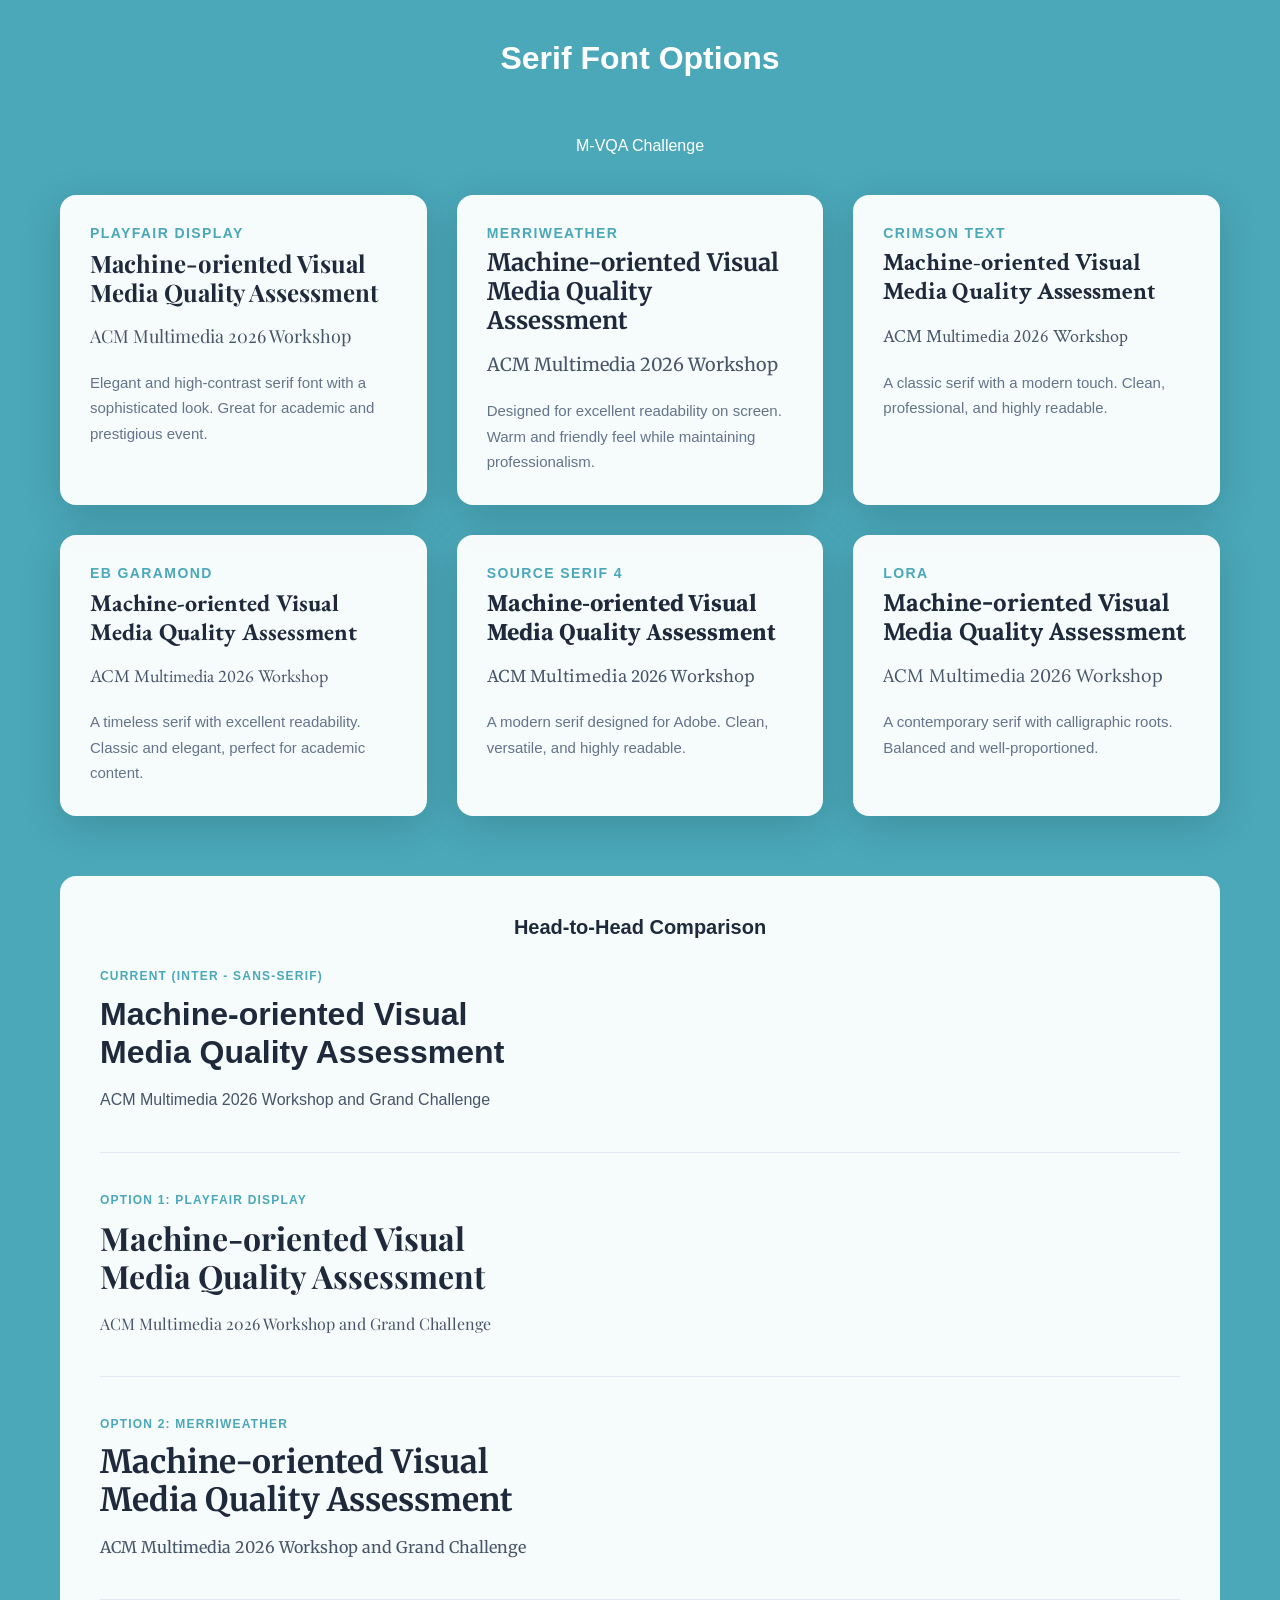
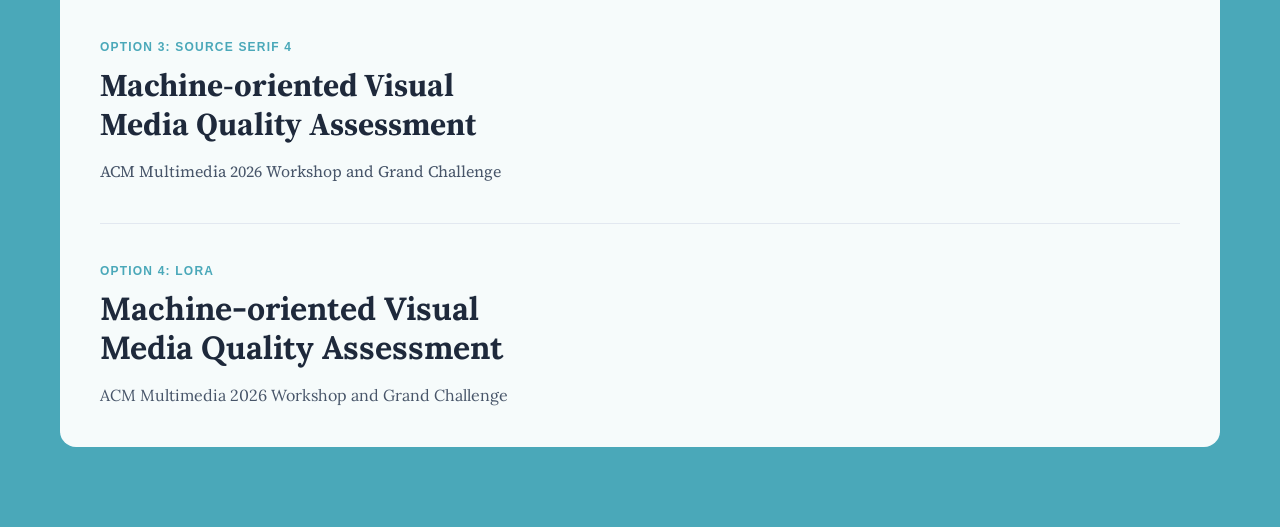
==== font-demo.html @ 1320f2e0 "Add Playfair Display font for headings" ====
<!DOCTYPE html>
<html lang="en">
<head>
  <meta charset="UTF-8">
  <meta name="viewport" content="width=device-width, initial-scale=1.0">
  <title>Font Demo - M-VQA Challenge</title>
  <link rel="preconnect" href="https://fonts.googleapis.com">
  <link rel="preconnect" href="https://fonts.gstatic.com" crossorigin>
  <link href="https://fonts.googleapis.com/css2?family=Playfair+Display:wght@400;500;600;700&family=Merriweather:wght@300;400;500;600;700&family=Source+Serif+4:wght@300;400;600;700&family=Lora:wght@300;400;500;600;700&family=Crimson+Text:wght@300;400;500;600;700&family=EB+Garamond:wght@300;400;500;600;700&display=swap" rel="stylesheet">
  <style>
    * {
      margin: 0;
      padding: 0;
      box-sizing: border-box;
    }

    body {
      font-family: 'Inter', sans-serif;
      background: #4aa8b9;
      min-height: 100vh;
      color: white;
    }

    .container {
      max-width: 1200px;
      margin: 0 auto;
      padding: 40px 20px;
    }

    .section-title {
      text-align: center;
      margin-bottom: 60px;
    }

    .section-title h1 {
      font-size: 2.5rem;
      font-weight: 700;
      margin-bottom: 16px;
    }

    .section-title p {
      font-size: 1.125rem;
      opacity: 0.9;
    }

    .font-grid {
      display: grid;
      grid-template-columns: repeat(auto-fit, minmax(350px, 1fr));
      gap: 30px;
      margin-bottom: 60px;
    }

    .font-card {
      background: rgba(255, 255, 255, 0.95);
      border-radius: 16px;
      padding: 30px;
      box-shadow: 0 10px 40px rgba(0, 0, 0, 0.15);
    }

    .font-name {
      font-size: 0.875rem;
      color: #4aa8b9;
      font-weight: 600;
      margin-bottom: 8px;
      text-transform: uppercase;
      letter-spacing: 0.1em;
    }

    .font-sample-title {
      font-size: 1.5rem;
      font-weight: 700;
      color: #1e293b;
      margin-bottom: 16px;
      line-height: 1.2;
    }

    .font-sample-subtitle {
      font-size: 1.125rem;
      color: #475569;
      margin-bottom: 20px;
      line-height: 1.5;
    }

    .font-sample-text {
      font-size: 0.9375rem;
      color: #64748b;
      line-height: 1.7;
    }

    .comparison-section {
      background: rgba(255, 255, 255, 0.95);
      border-radius: 16px;
      padding: 40px;
      margin-bottom: 40px;
    }

    .comparison-title {
      font-size: 1.25rem;
      font-weight: 600;
      color: #1e293b;
      margin-bottom: 30px;
      text-align: center;
    }

    .comparison-item {
      margin-bottom: 40px;
      padding-bottom: 40px;
      border-bottom: 1px solid #e2e8f0;
    }

    .comparison-item:last-child {
      margin-bottom: 0;
      padding-bottom: 0;
      border-bottom: none;
    }

    .comparison-label {
      font-size: 0.75rem;
      color: #4aa8b9;
      font-weight: 600;
      text-transform: uppercase;
      letter-spacing: 0.1em;
      margin-bottom: 12px;
    }

    .comparison-heading {
      font-size: 2rem;
      font-weight: 700;
      color: #1e293b;
      margin-bottom: 16px;
      line-height: 1.2;
    }

    .comparison-subheading {
      font-size: 1rem;
      color: #475569;
      line-height: 1.5;
    }
  </style>
</head>
<body>
  <div class="container">
    <h1 class="section-title">Serif Font Options</h1>
    <p style="text-align: center; margin-bottom: 40px;">M-VQA Challenge</p>

    <!-- Font Cards Grid -->
    <div class="font-grid">
      <!-- Playfair Display -->
      <div class="font-card">
        <div class="font-name">Playfair Display</div>
        <div class="font-sample-title" style="font-family: 'Playfair Display', serif;">
          Machine-oriented Visual Media Quality Assessment
        </div>
        <div class="font-sample-subtitle" style="font-family: 'Playfair Display', serif;">
          ACM Multimedia 2026 Workshop
        </div>
        <div class="font-sample-text">
          Elegant and high-contrast serif font with a sophisticated look. Great for academic and prestigious event.
        </div>
      </div>

      <!-- Merriweather -->
      <div class="font-card">
        <div class="font-name">Merriweather</div>
        <div class="font-sample-title" style="font-family: 'Merriweather', serif;">
          Machine-oriented Visual Media Quality Assessment
        </div>
        <div class="font-sample-subtitle" style="font-family: 'Merriweather', serif;">
          ACM Multimedia 2026 Workshop
        </div>
        <div class="font-sample-text">
          Designed for excellent readability on screen. Warm and friendly feel while maintaining professionalism.
        </div>
      </div>

      <!-- Crimson Text -->
      <div class="font-card">
        <div class="font-name">Crimson Text</div>
        <div class="font-sample-title" style="font-family: 'Crimson Text', serif;">
          Machine-oriented Visual Media Quality Assessment
        </div>
        <div class="font-sample-subtitle" style="font-family: 'Crimson Text', serif;">
          ACM Multimedia 2026 Workshop
        </div>
        <div class="font-sample-text">
          A classic serif with a modern touch. Clean, professional, and highly readable.
        </div>
      </div>

      <!-- EB Garamond -->
      <div class="font-card">
        <div class="font-name">EB Garamond</div>
        <div class="font-sample-title" style="font-family: 'EB Garamond', serif;">
          Machine-oriented Visual Media Quality Assessment
        </div>
        <div class="font-sample-subtitle" style="font-family: 'EB Garamond', serif;">
          ACM Multimedia 2026 Workshop
        </div>
        <div class="font-sample-text">
          A timeless serif with excellent readability. Classic and elegant, perfect for academic content.
        </div>
      </div>

      <!-- Source Serif 4 -->
      <div class="font-card">
        <div class="font-name">Source Serif 4</div>
        <div class="font-sample-title" style="font-family: 'Source Serif 4', serif;">
          Machine-oriented Visual Media Quality Assessment
        </div>
        <div class="font-sample-subtitle" style="font-family: 'Source Serif 4', serif;">
          ACM Multimedia 2026 Workshop
        </div>
        <div class="font-sample-text">
          A modern serif designed for Adobe. Clean, versatile, and highly readable.
        </div>
      </div>

      <!-- Lora -->
      <div class="font-card">
        <div class="font-name">Lora</div>
        <div class="font-sample-title" style="font-family: 'Lora', serif;">
          Machine-oriented Visual Media Quality Assessment
        </div>
        <div class="font-sample-subtitle" style="font-family: 'Lora', serif;">
          ACM Multimedia 2026 Workshop
        </div>
        <div class="font-sample-text">
          A contemporary serif with calligraphic roots. Balanced and well-proportioned.
        </div>
      </div>
    </div>

    <!-- Comparison Section -->
    <div class="comparison-section">
      <h2 class="comparison-title">Head-to-Head Comparison</h2>

      <div class="comparison-item">
        <div class="comparison-label">Current (Inter - Sans-serif)</div>
        <h1 class="comparison-heading" style="font-family: 'Inter', sans-serif;">
          Machine-oriented Visual<br>Media Quality Assessment
        </h1>
        <p class="comparison-subheading" style="font-family: 'Inter', sans-serif;">
          ACM Multimedia 2026 Workshop and Grand Challenge
        </p>
      </div>

      <div class="comparison-item">
        <div class="comparison-label">Option 1: Playfair Display</div>
        <h1 class="comparison-heading" style="font-family: 'Playfair Display', serif;">
          Machine-oriented Visual<br>Media Quality Assessment
        </h1>
        <p class="comparison-subheading" style="font-family: 'Playfair Display', serif;">
          ACM Multimedia 2026 Workshop and Grand Challenge
        </p>
      </div>

      <div class="comparison-item">
        <div class="comparison-label">Option 2: Merriweather</div>
        <h1 class="comparison-heading" style="font-family: 'Merriweather', serif;">
          Machine-oriented Visual<br>Media Quality Assessment
        </h1>
        <p class="comparison-subheading" style="font-family: 'Merriweather', serif;">
          ACM Multimedia 2026 Workshop and Grand Challenge
        </p>
      </div>

      <div class="comparison-item">
        <div class="comparison-label">Option 3: Source Serif 4</div>
        <h1 class="comparison-heading" style="font-family: 'Source Serif 4', serif;">
          Machine-oriented Visual<br>Media Quality Assessment
        </h1>
        <p class="comparison-subheading" style="font-family: 'Source Serif 4', serif;">
          ACM Multimedia 2026 Workshop and Grand Challenge
        </p>
      </div>

      <div class="comparison-item">
        <div class="comparison-label">Option 4: Lora</div>
        <h1 class="comparison-heading" style="font-family: 'Lora', serif;">
          Machine-oriented Visual<br>Media Quality Assessment
        </h1>
        <p class="comparison-subheading" style="font-family: 'Lora', serif;">
          ACM Multimedia 2026 Workshop and Grand Challenge
        </p>
      </div>
    </div>
  </div>
</body>
</html>
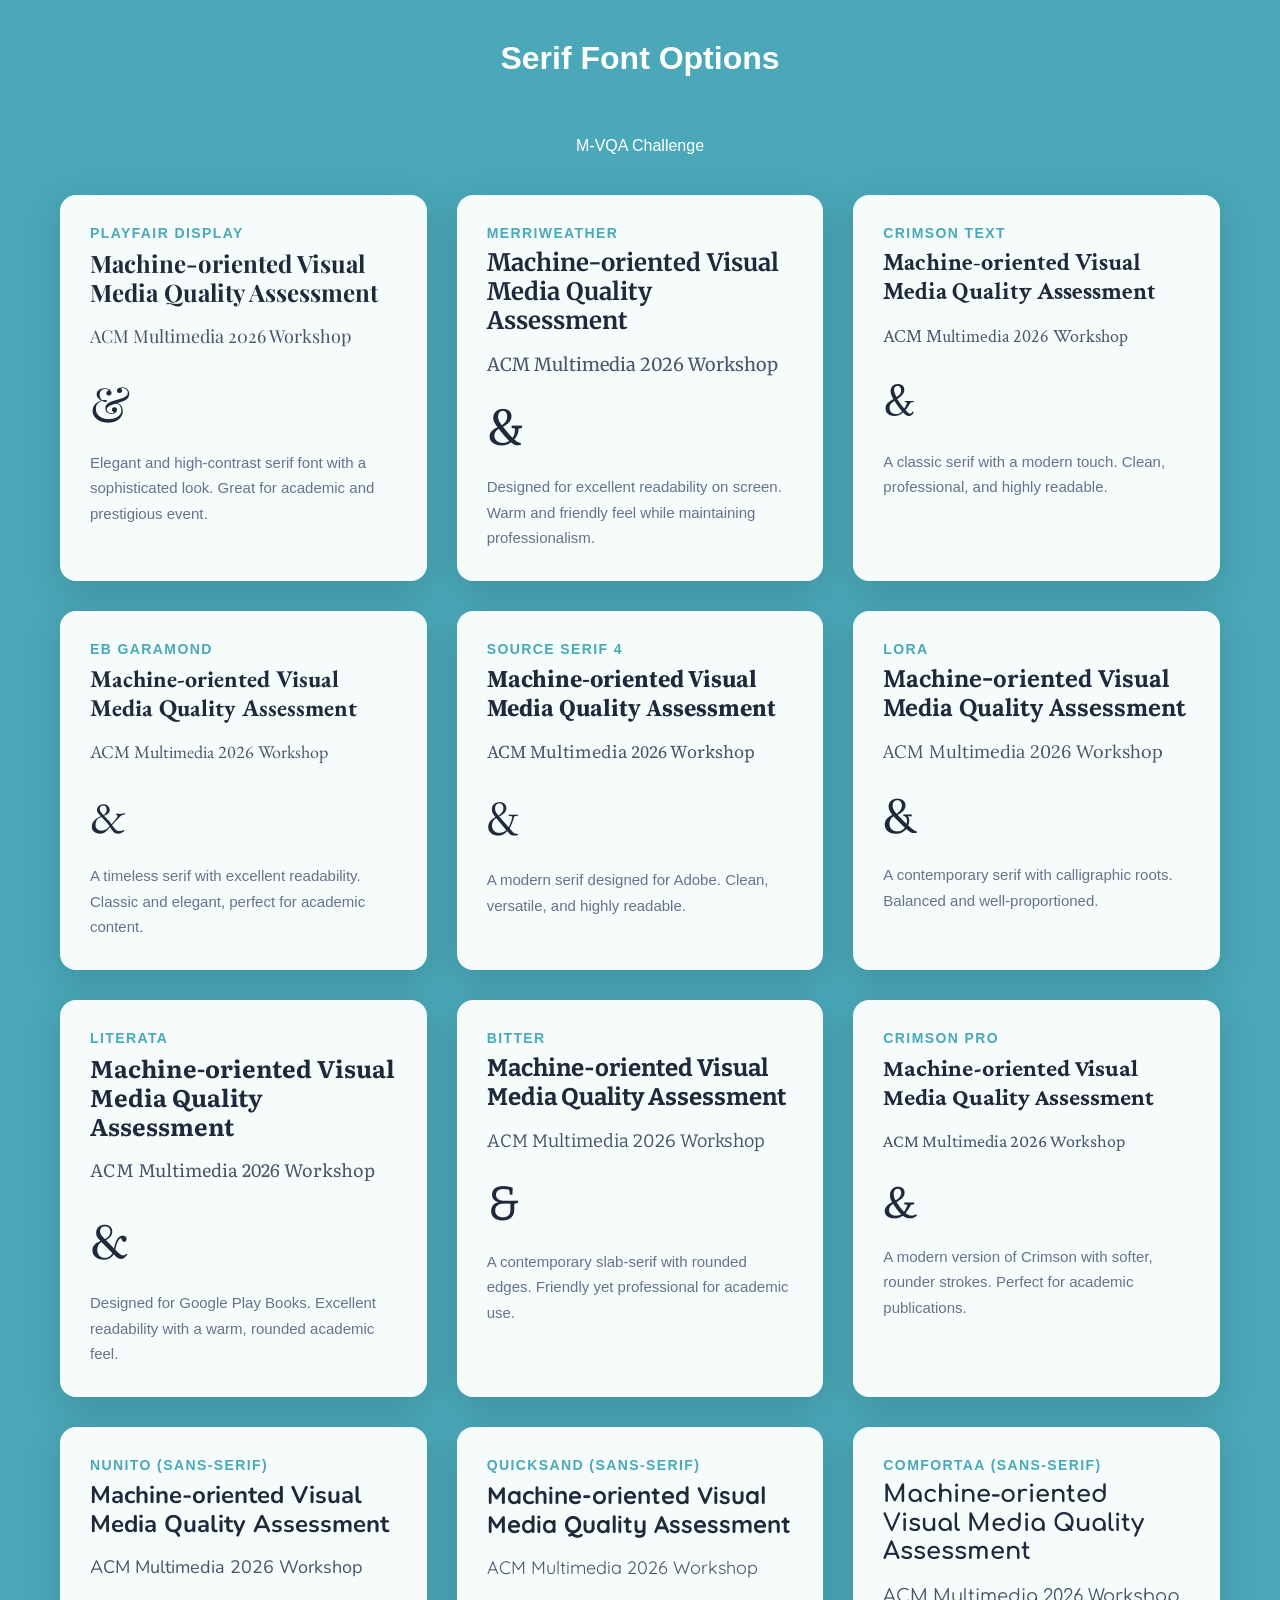
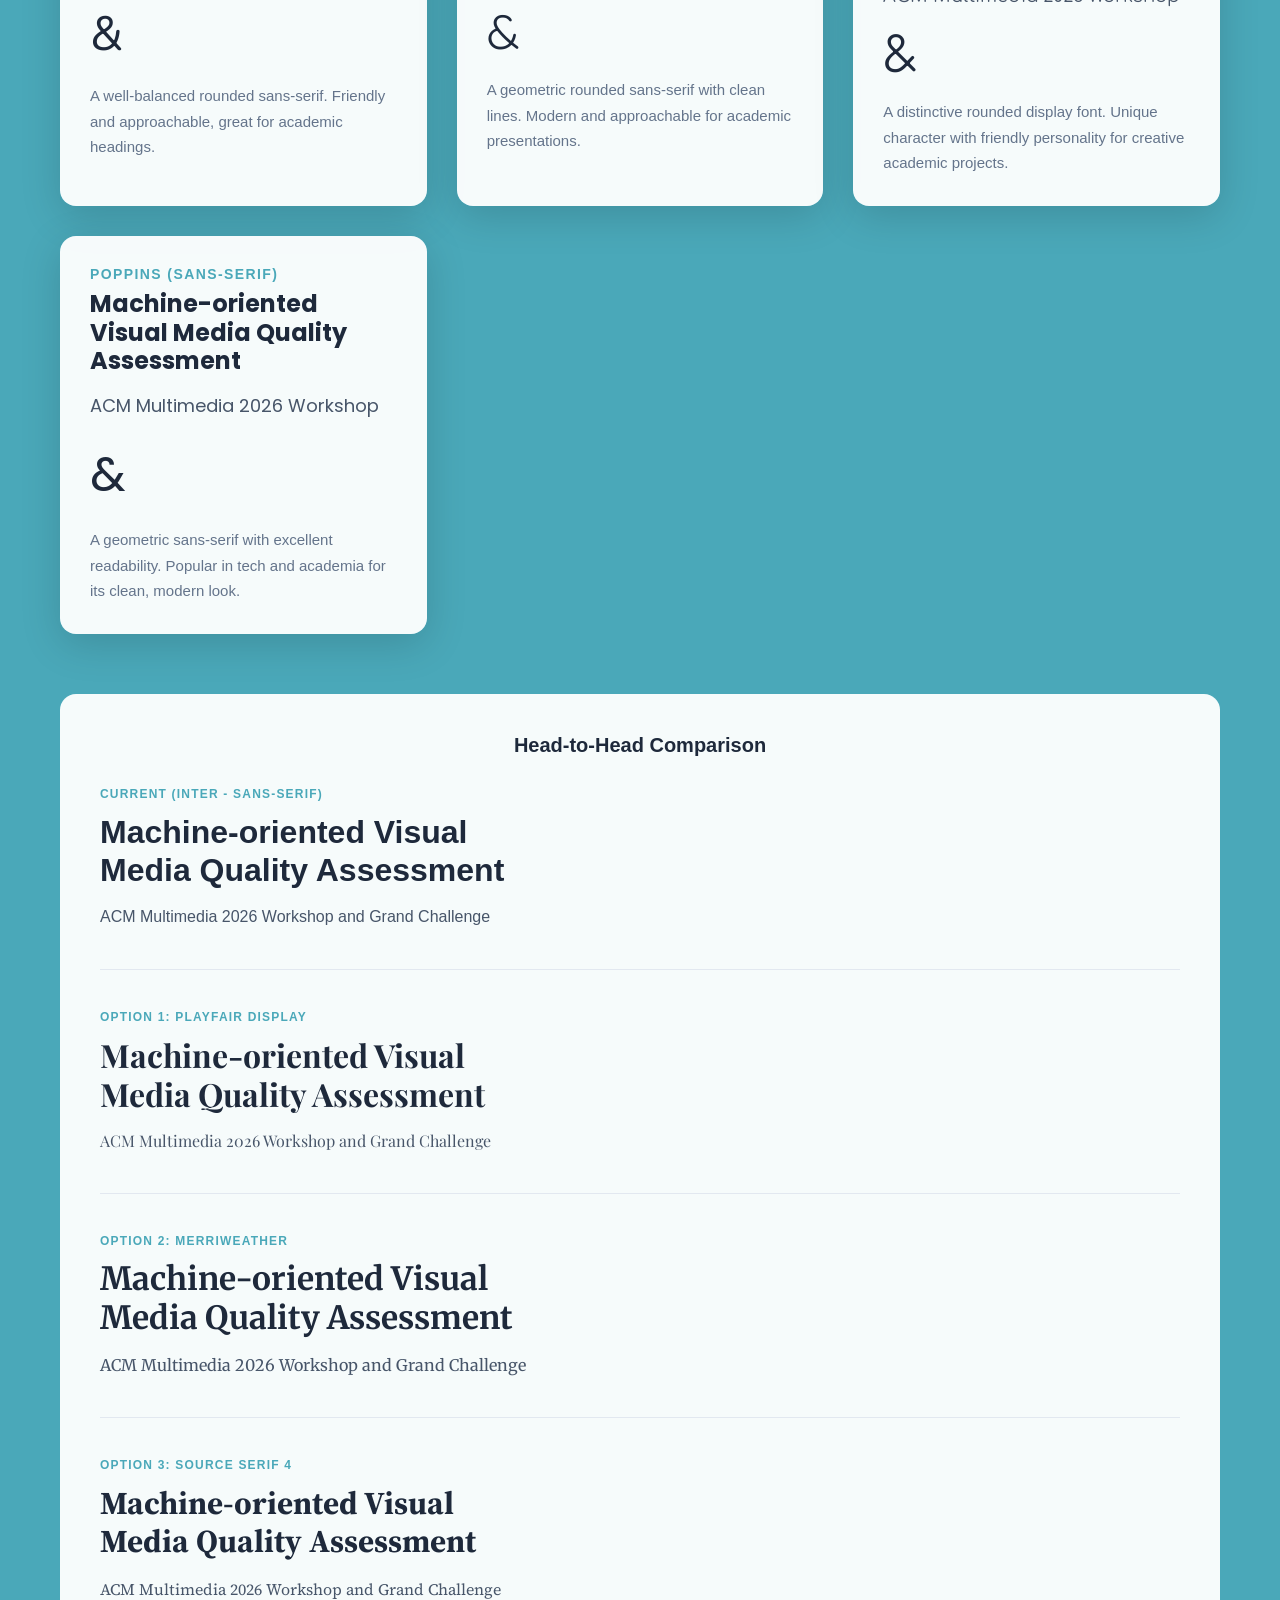
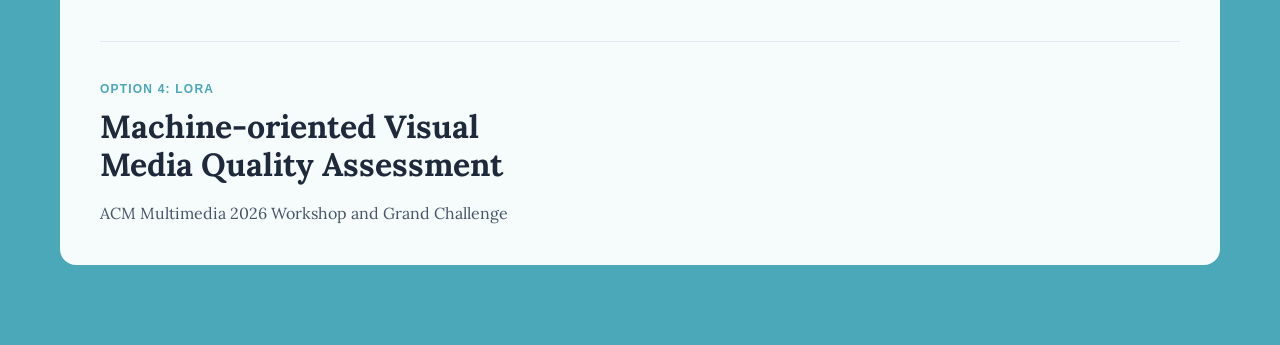
==== commit c597280d: "Add Nunito font for UI elements (buttons, nav links, section tags)" ====
--- a/font-demo.html
+++ b/font-demo.html
@@ -6,7 +6,7 @@
   <title>Font Demo - M-VQA Challenge</title>
   <link rel="preconnect" href="https://fonts.googleapis.com">
   <link rel="preconnect" href="https://fonts.gstatic.com" crossorigin>
-  <link href="https://fonts.googleapis.com/css2?family=Playfair+Display:wght@400;500;600;700&family=Merriweather:wght@300;400;500;600;700&family=Source+Serif+4:wght@300;400;600;700&family=Lora:wght@300;400;500;600;700&family=Crimson+Text:wght@300;400;500;600;700&family=EB+Garamond:wght@300;400;500;600;700&display=swap" rel="stylesheet">
+  <link href="https://fonts.googleapis.com/css2?family=Playfair+Display:wght@400;500;600;700&family=Merriweather:wght@300;400;500;600;700&family=Source+Serif+4:wght@300;400;600;700&family=Lora:wght@300;400;500;600;700&family=Crimson+Text:wght@300;400;500;600;700&family=EB+Garamond:wght@300;400;500;600;700&family=Source+Serif+Pro:wght@300;400;600;700&family=Literata:wght@300;400;500;600;700&family=Bitter:wght@300;400;500;600;700&family=Crimson+Pro:wght@300;400;500;600;700&family=Nunito:wght@300;400;500;600;700&family=Quicksand:wght@300;400;500;600;700&family=Comfortaa:wght@300;400;500;600;700&family=Poppins:wght@300;400;500;600;700&display=swap" rel="stylesheet">
   <style>
     * {
       margin: 0;
@@ -154,6 +154,9 @@
         <div class="font-sample-subtitle" style="font-family: 'Playfair Display', serif;">
           ACM Multimedia 2026 Workshop
         </div>
+        <div class="font-sample-ampersand" style="font-family: 'Playfair Display', serif; font-size: 3rem; color: #1e293b; margin-bottom: 16px;">
+          &
+        </div>
         <div class="font-sample-text">
           Elegant and high-contrast serif font with a sophisticated look. Great for academic and prestigious event.
         </div>
@@ -168,6 +171,9 @@
         <div class="font-sample-subtitle" style="font-family: 'Merriweather', serif;">
           ACM Multimedia 2026 Workshop
         </div>
+        <div class="font-sample-ampersand" style="font-family: 'Merriweather', serif; font-size: 3rem; color: #1e293b; margin-bottom: 16px;">
+          &
+        </div>
         <div class="font-sample-text">
           Designed for excellent readability on screen. Warm and friendly feel while maintaining professionalism.
         </div>
@@ -182,6 +188,9 @@
         <div class="font-sample-subtitle" style="font-family: 'Crimson Text', serif;">
           ACM Multimedia 2026 Workshop
         </div>
+        <div class="font-sample-ampersand" style="font-family: 'Crimson Text', serif; font-size: 3rem; color: #1e293b; margin-bottom: 16px;">
+          &
+        </div>
         <div class="font-sample-text">
           A classic serif with a modern touch. Clean, professional, and highly readable.
         </div>
@@ -196,6 +205,9 @@
         <div class="font-sample-subtitle" style="font-family: 'EB Garamond', serif;">
           ACM Multimedia 2026 Workshop
         </div>
+        <div class="font-sample-ampersand" style="font-family: 'EB Garamond', serif; font-size: 3rem; color: #1e293b; margin-bottom: 16px;">
+          &
+        </div>
         <div class="font-sample-text">
           A timeless serif with excellent readability. Classic and elegant, perfect for academic content.
         </div>
@@ -210,6 +222,9 @@
         <div class="font-sample-subtitle" style="font-family: 'Source Serif 4', serif;">
           ACM Multimedia 2026 Workshop
         </div>
+        <div class="font-sample-ampersand" style="font-family: 'Source Serif 4', serif; font-size: 3rem; color: #1e293b; margin-bottom: 16px;">
+          &
+        </div>
         <div class="font-sample-text">
           A modern serif designed for Adobe. Clean, versatile, and highly readable.
         </div>
@@ -224,8 +239,130 @@
         <div class="font-sample-subtitle" style="font-family: 'Lora', serif;">
           ACM Multimedia 2026 Workshop
         </div>
+        <div class="font-sample-ampersand" style="font-family: 'Lora', serif; font-size: 3rem; color: #1e293b; margin-bottom: 16px;">
+          &
+        </div>
         <div class="font-sample-text">
           A contemporary serif with calligraphic roots. Balanced and well-proportioned.
+        </div>
+      </div>
+
+      <!-- Literata -->
+      <div class="font-card">
+        <div class="font-name">Literata</div>
+        <div class="font-sample-title" style="font-family: 'Literata', serif;">
+          Machine-oriented Visual Media Quality Assessment
+        </div>
+        <div class="font-sample-subtitle" style="font-family: 'Literata', serif;">
+          ACM Multimedia 2026 Workshop
+        </div>
+        <div class="font-sample-ampersand" style="font-family: 'Literata', serif; font-size: 3rem; color: #1e293b; margin-bottom: 16px;">
+          &
+        </div>
+        <div class="font-sample-text">
+          Designed for Google Play Books. Excellent readability with a warm, rounded academic feel.
+        </div>
+      </div>
+
+      <!-- Bitter -->
+      <div class="font-card">
+        <div class="font-name">Bitter</div>
+        <div class="font-sample-title" style="font-family: 'Bitter', serif;">
+          Machine-oriented Visual Media Quality Assessment
+        </div>
+        <div class="font-sample-subtitle" style="font-family: 'Bitter', serif;">
+          ACM Multimedia 2026 Workshop
+        </div>
+        <div class="font-sample-ampersand" style="font-family: 'Bitter', serif; font-size: 3rem; color: #1e293b; margin-bottom: 16px;">
+          &
+        </div>
+        <div class="font-sample-text">
+          A contemporary slab-serif with rounded edges. Friendly yet professional for academic use.
+        </div>
+      </div>
+
+      <!-- Crimson Pro -->
+      <div class="font-card">
+        <div class="font-name">Crimson Pro</div>
+        <div class="font-sample-title" style="font-family: 'Crimson Pro', serif;">
+          Machine-oriented Visual Media Quality Assessment
+        </div>
+        <div class="font-sample-subtitle" style="font-family: 'Crimson Pro', serif;">
+          ACM Multimedia 2026 Workshop
+        </div>
+        <div class="font-sample-ampersand" style="font-family: 'Crimson Pro', serif; font-size: 3rem; color: #1e293b; margin-bottom: 16px;">
+          &
+        </div>
+        <div class="font-sample-text">
+          A modern version of Crimson with softer, rounder strokes. Perfect for academic publications.
+        </div>
+      </div>
+
+      <!-- Nunito -->
+      <div class="font-card">
+        <div class="font-name">Nunito (Sans-serif)</div>
+        <div class="font-sample-title" style="font-family: 'Nunito', sans-serif;">
+          Machine-oriented Visual Media Quality Assessment
+        </div>
+        <div class="font-sample-subtitle" style="font-family: 'Nunito', sans-serif;">
+          ACM Multimedia 2026 Workshop
+        </div>
+        <div class="font-sample-ampersand" style="font-family: 'Nunito', sans-serif; font-size: 3rem; color: #1e293b; margin-bottom: 16px;">
+          &
+        </div>
+        <div class="font-sample-text">
+          A well-balanced rounded sans-serif. Friendly and approachable, great for academic headings.
+        </div>
+      </div>
+
+      <!-- Quicksand -->
+      <div class="font-card">
+        <div class="font-name">Quicksand (Sans-serif)</div>
+        <div class="font-sample-title" style="font-family: 'Quicksand', sans-serif;">
+          Machine-oriented Visual Media Quality Assessment
+        </div>
+        <div class="font-sample-subtitle" style="font-family: 'Quicksand', sans-serif;">
+          ACM Multimedia 2026 Workshop
+        </div>
+        <div class="font-sample-ampersand" style="font-family: 'Quicksand', sans-serif; font-size: 3rem; color: #1e293b; margin-bottom: 16px;">
+          &
+        </div>
+        <div class="font-sample-text">
+          A geometric rounded sans-serif with clean lines. Modern and approachable for academic presentations.
+        </div>
+      </div>
+
+      <!-- Comfortaa -->
+      <div class="font-card">
+        <div class="font-name">Comfortaa (Sans-serif)</div>
+        <div class="font-sample-title" style="font-family: 'Comfortaa', sans-serif;">
+          Machine-oriented Visual Media Quality Assessment
+        </div>
+        <div class="font-sample-subtitle" style="font-family: 'Comfortaa', sans-serif;">
+          ACM Multimedia 2026 Workshop
+        </div>
+        <div class="font-sample-ampersand" style="font-family: 'Comfortaa', sans-serif; font-size: 3rem; color: #1e293b; margin-bottom: 16px;">
+          &
+        </div>
+        <div class="font-sample-text">
+          A distinctive rounded display font. Unique character with friendly personality for creative academic projects.
+        </div>
+      </div>
+
+      <!-- Poppins -->
+      <div class="font-card">
+        <div class="font-name">Poppins (Sans-serif)</div>
+        <div class="font-sample-title" style="font-family: 'Poppins', sans-serif;">
+          Machine-oriented Visual Media Quality Assessment
+        </div>
+        <div class="font-sample-subtitle" style="font-family: 'Poppins', sans-serif;">
+          ACM Multimedia 2026 Workshop
+        </div>
+        <div class="font-sample-ampersand" style="font-family: 'Poppins', sans-serif; font-size: 3rem; color: #1e293b; margin-bottom: 16px;">
+          &
+        </div>
+        <div class="font-sample-text">
+          A geometric sans-serif with excellent readability. Popular in tech and academia for its clean, modern look.
         </div>
       </div>
     </div>
